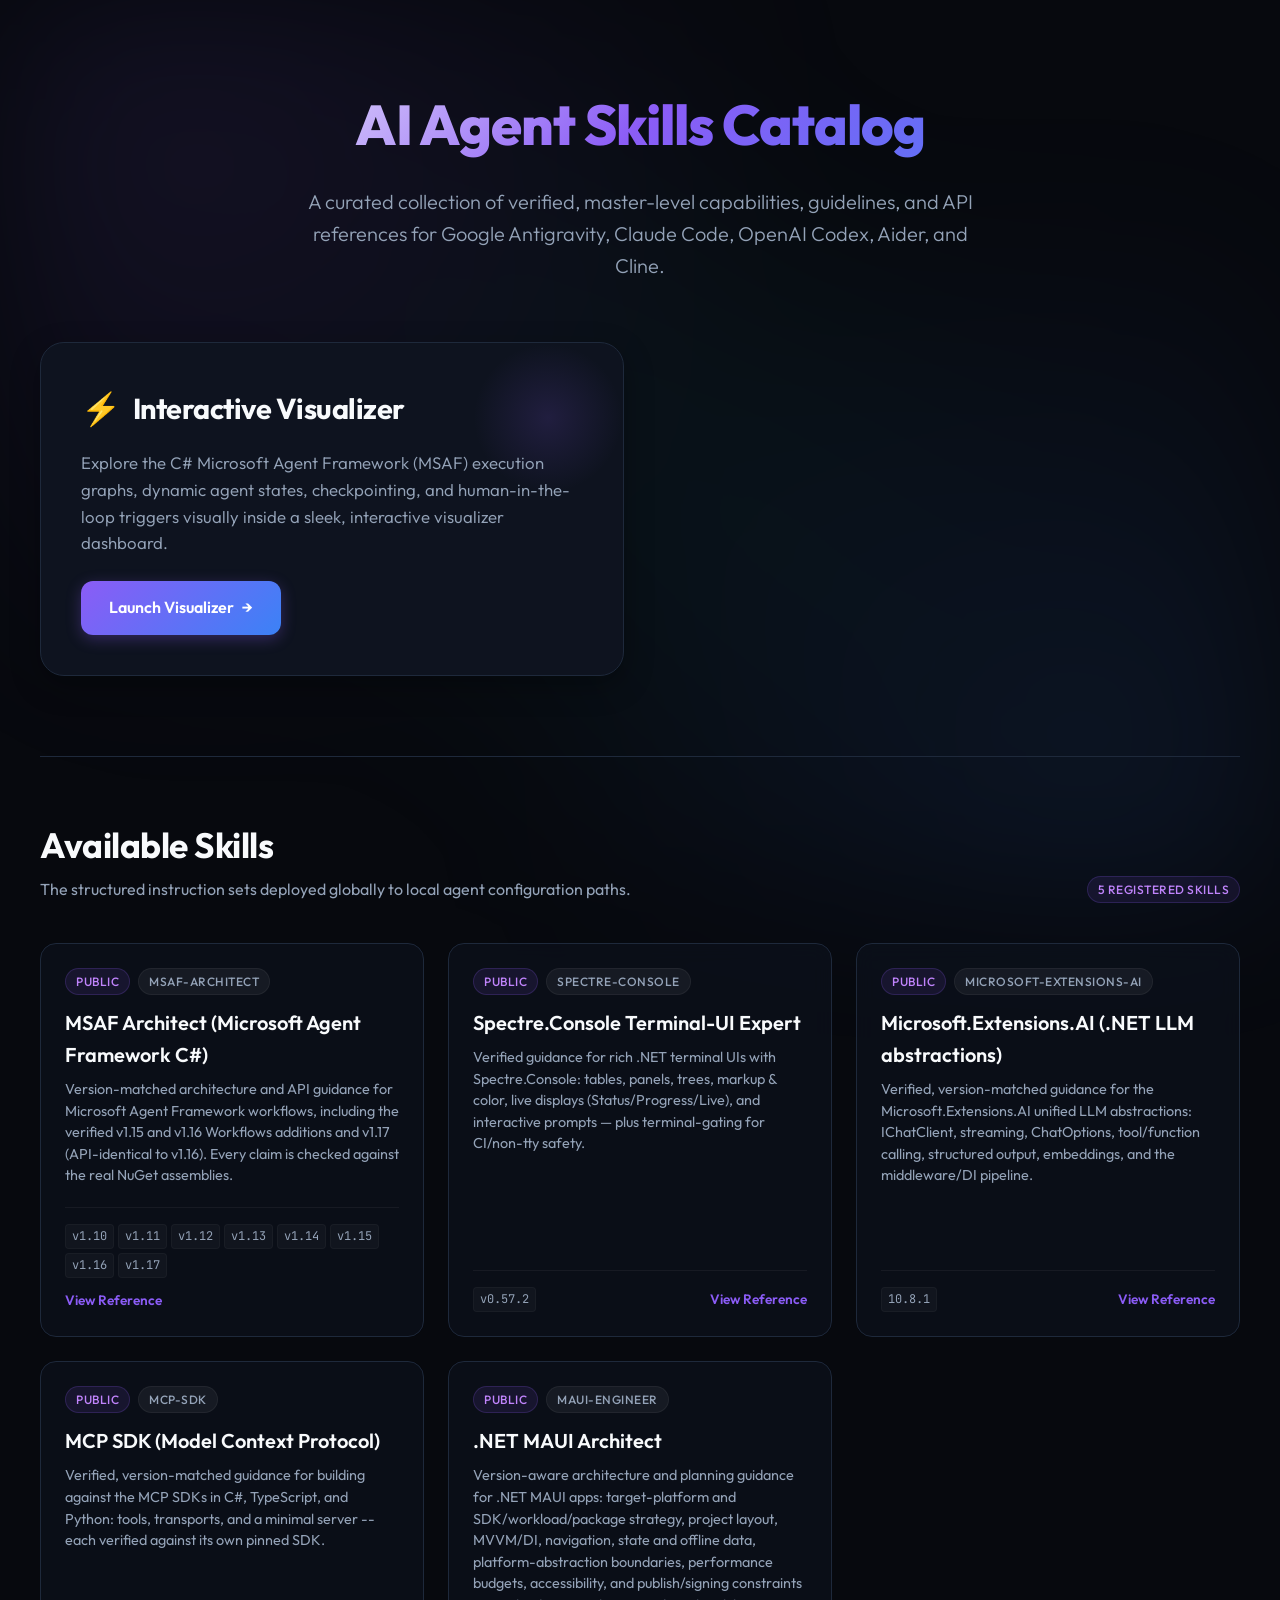
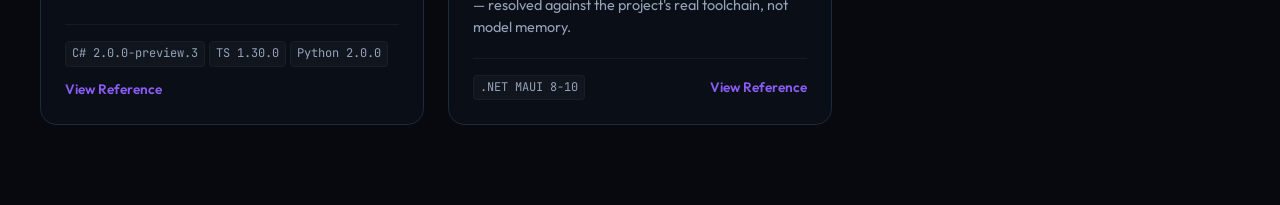
==== index.html @ 435e3341 "fix(site): per-skill reference pages, orchestration blueprint, Pages fixes FIVE DEFECTS ON THE CATAL" ====
<!DOCTYPE html>
<html lang="en">
<head>
    <meta charset="UTF-8">
    <meta name="viewport" content="width=device-width, initial-scale=1.0">
    <title>AI Agent Skills Catalog Portal</title>
    <link href="https://fonts.googleapis.com/css2?family=Outfit:wght@300;400;500;600;700&family=JetBrains+Mono:wght@400;500&display=swap" rel="stylesheet">
    <style>
        :root {
            --bg-dark: #07090e;
            --bg-card: #0e131f;
            --bg-card-hover: #151c2e;
            --bg-border: #1e293b;
            --color-primary: #8b5cf6; /* Violet */
            --color-primary-glow: rgba(139, 92, 246, 0.15);
            --color-secondary: #3b82f6; /* Blue */
            --color-secondary-glow: rgba(59, 130, 246, 0.15);
            --color-accent: #14b8a6; /* Teal */
            --color-accent-glow: rgba(20, 184, 166, 0.15);
            --text-main: #f8fafc;
            --text-muted: #94a3b8;
            --font-main: 'Outfit', sans-serif;
            --font-code: 'JetBrains Mono', monospace;
        }

        * {
            box-sizing: border-box;
            margin: 0;
            padding: 0;
        }

        body {
            background-color: var(--bg-dark);
            color: var(--text-main);
            font-family: var(--font-main);
            line-height: 1.6;
            overflow-x: hidden;
            padding-bottom: 80px;
        }

        /* Ambient glowing background */
        .bg-glows {
            position: fixed;
            top: 0;
            left: 0;
            width: 100vw;
            height: 100vh;
            z-index: -2;
            background: 
                radial-gradient(circle at 15% 15%, rgba(139, 92, 246, 0.1) 0%, transparent 45%),
                radial-gradient(circle at 85% 85%, rgba(59, 130, 246, 0.1) 0%, transparent 45%),
                radial-gradient(circle at 50% 50%, rgba(20, 184, 166, 0.05) 0%, transparent 50%);
            filter: blur(80px);
        }

        .container {
            max-width: 1400px;
            margin: 0 auto;
            padding: 0 40px;
        }

        header {
            margin-top: 80px;
            margin-bottom: 60px;
            text-align: center;
            position: relative;
        }

        header h1 {
            font-size: 3.5rem;
            font-weight: 800;
            background: linear-gradient(135deg, var(--text-main) 10%, var(--color-primary) 50%, var(--color-secondary) 100%);
            -webkit-background-clip: text;
            -webkit-text-fill-color: transparent;
            letter-spacing: -1px;
            margin-bottom: 16px;
        }

        header p {
            color: var(--text-muted);
            font-size: 1.25rem;
            max-width: 700px;
            margin: 0 auto;
            font-weight: 300;
        }

        /* Portal Grid Section */
        .portal-grid {
            display: grid;
            grid-template-columns: 1fr 1fr;
            gap: 32px;
            margin-bottom: 60px;
        }

        .portal-card {
            background: var(--bg-card);
            border: 1px solid var(--bg-border);
            border-radius: 24px;
            padding: 40px;
            position: relative;
            overflow: hidden;
            transition: all 0.4s cubic-bezier(0.4, 0, 0.2, 1);
            box-shadow: 0 10px 30px rgba(0, 0, 0, 0.3);
            display: flex;
            flex-direction: column;
            justify-content: space-between;
        }

        .portal-card:hover {
            transform: translateY(-6px);
            border-color: rgba(139, 92, 246, 0.4);
            box-shadow: 0 20px 40px rgba(139, 92, 246, 0.1);
            background: var(--bg-card-hover);
        }

        .portal-card.teal:hover {
            border-color: rgba(20, 184, 166, 0.4);
            box-shadow: 0 20px 40px rgba(20, 184, 166, 0.1);
        }

        .portal-card::after {
            content: '';
            position: absolute;
            top: 0;
            right: 0;
            width: 150px;
            height: 150px;
            background: radial-gradient(circle, var(--color-primary-glow) 0%, transparent 70%);
            z-index: 1;
            pointer-events: none;
        }

        .portal-card.teal::after {
            background: radial-gradient(circle, var(--color-accent-glow) 0%, transparent 70%);
        }

        .card-body {
            position: relative;
            z-index: 2;
        }

        .card-icon {
            font-size: 2rem;
            display: inline-flex;
            align-items: center;
        }

        .portal-card h2 {
            font-size: 1.8rem;
            font-weight: 700;
            margin-bottom: 16px;
            letter-spacing: -0.5px;
            display: flex;
            align-items: center;
            gap: 12px;
        }

        .portal-card p {
            color: var(--text-muted);
            font-size: 1.05rem;
            margin-bottom: 24px;
            font-weight: 350;
        }

        .btn-portal {
            background: linear-gradient(135deg, var(--color-primary) 0%, var(--color-secondary) 100%);
            border: none;
            color: white;
            padding: 14px 28px;
            border-radius: 12px;
            font-family: var(--font-main);
            font-weight: 600;
            font-size: 1rem;
            cursor: pointer;
            transition: all 0.3s ease;
            text-decoration: none;
            display: inline-flex;
            align-items: center;
            gap: 8px;
            width: fit-content;
            box-shadow: 0 4px 15px rgba(139, 92, 246, 0.3);
            position: relative;
            z-index: 2;
        }

        .portal-card.teal .btn-portal {
            background: linear-gradient(135deg, var(--color-accent) 0%, var(--color-secondary) 100%);
            box-shadow: 0 4px 15px rgba(20, 184, 166, 0.3);
        }

        .btn-portal:hover {
            transform: translateY(-2px);
            box-shadow: 0 6px 20px rgba(139, 92, 246, 0.4);
        }

        .portal-card.teal .btn-portal:hover {
            box-shadow: 0 6px 20px rgba(20, 184, 166, 0.4);
        }

        /* Catalog Section */
        .catalog-section {
            margin-top: 80px;
            border-top: 1px solid var(--bg-border);
            padding-top: 60px;
        }

        .catalog-header {
            margin-bottom: 40px;
            display: flex;
            justify-content: space-between;
            align-items: flex-end;
        }

        .catalog-header h2 {
            font-size: 2.2rem;
            font-weight: 700;
            letter-spacing: -0.5px;
        }

        .catalog-header p {
            color: var(--text-muted);
            margin-top: 4px;
        }

        .skills-grid {
            display: grid;
            grid-template-columns: repeat(auto-fill, minmax(320px, 1fr));
            gap: 24px;
        }

        .skill-card {
            background: rgba(14, 19, 31, 0.6);
            border: 1px solid var(--bg-border);
            border-radius: 16px;
            padding: 24px;
            transition: all 0.3s ease;
            display: flex;
            flex-direction: column;
            justify-content: space-between;
            backdrop-filter: blur(10px);
        }

        .skill-card:hover {
            border-color: rgba(139, 92, 246, 0.3);
            transform: translateY(-2px);
            background: var(--bg-card-hover);
        }

        .skill-top h3 {
            font-size: 1.25rem;
            font-weight: 600;
            margin-bottom: 8px;
            color: var(--text-main);
        }

        .skill-meta {
            display: flex;
            gap: 8px;
            margin-bottom: 12px;
            flex-wrap: wrap;
        }

        .badge-meta {
            background: rgba(255,255,255,0.05);
            color: var(--text-muted);
            padding: 3px 10px;
            border-radius: 99px;
            font-size: 0.75rem;
            font-weight: 500;
            text-transform: uppercase;
            letter-spacing: 0.5px;
            border: 1px solid rgba(255,255,255,0.05);
        }

        .badge-meta.primary {
            background: rgba(139, 92, 246, 0.1);
            color: #c084fc;
            border-color: rgba(139, 92, 246, 0.2);
        }

        .skill-top p {
            color: var(--text-muted);
            font-size: 0.9rem;
            margin-bottom: 20px;
            line-height: 1.5;
        }

        .skill-bottom {
            display: flex;
            justify-content: space-between;
            align-items: center;
            gap: 12px;
            flex-wrap: wrap;
            border-top: 1px solid rgba(255, 255, 255, 0.05);
            padding-top: 16px;
            margin-top: auto;
        }

        .ver-list {
            font-family: var(--font-code);
            font-size: 0.75rem;
            color: var(--text-muted);
            display: flex;
            flex-wrap: wrap;
            gap: 4px;
            min-width: 0;        /* allow shrinking below content width */
            flex: 1 1 auto;
        }

        .ver-tag {
            background: rgba(255,255,255,0.03);
            padding: 2px 6px;
            border-radius: 4px;
            white-space: nowrap;
            border: 1px solid rgba(255,255,255,0.03);
        }

        .btn-skill-read {
            font-size: 0.85rem;
            color: var(--color-primary);
            text-decoration: none;
            font-weight: 600;
            transition: all 0.3s ease;
        }

        .btn-skill-read:hover {
            color: var(--text-main);
            text-decoration: underline;
        }
    </style>
</head>
<body>

    <div class="bg-glows"></div>

    <div class="container">
        <header>
            <h1>AI Agent Skills Catalog</h1>
            <p>A curated collection of verified, master-level capabilities, guidelines, and API references for Google Antigravity, Claude Code, OpenAI Codex, Aider, and Cline.</p>
        </header>

        <!-- Portal Navigation Pathways -->
        <section class="portal-grid">
            <!-- Pathway 1: Interactive Visualizer -->
            <div class="portal-card" id="card-visualizer">
                <div class="card-body">
                    <h2><span class="card-icon">⚡</span>Interactive Visualizer</h2>
                    <p>Explore the C# Microsoft Agent Framework (MSAF) execution graphs, dynamic agent states, checkpointing, and human-in-the-loop triggers visually inside a sleek, interactive visualizer dashboard.</p>
                </div>
                <a href="./msaf-visualizer.html" class="btn-portal">
                    Launch Visualizer <span>→</span>
                </a>
            </div>

        </section>

        <!-- Dynamic Skills Catalog List -->
        <section class="catalog-section" id="catalog">
            <div class="catalog-header">
                <div>
                    <h2>Available Skills</h2>
                    <p>The structured instruction sets deployed globally to local agent configuration paths.</p>
                </div>
                <span class="badge-meta primary" id="skill-count">Loading catalog...</span>
            </div>

            <div class="skills-grid" id="skills-container">
                <!-- Fallback content in case fetch fails or is slow -->
                <div class="skill-card">
                    <div class="skill-top">
                        <div class="skill-meta">
                            <span class="badge-meta primary">Core</span>
                        </div>
                        <h3>msaf-architect</h3>
                        <p>Version-matched Microsoft Agent Framework architecture, verified through v1.17 — the four orchestration builders, Magentic prompt overrides, latest-checkpoint resolution, and the v1.14 async-migration map.</p>
                    </div>
                    <div class="skill-bottom">
                        <div class="ver-list">
                            <span class="ver-tag">v1.17.0</span>
                            <span class="ver-tag">v1.16.0</span>
                            <span class="ver-tag">v1.15.0</span>
                            <span class="ver-tag">v1.14.0</span>
                            <span class="ver-tag">v1.13.0</span>
                            <span class="ver-tag">v1.12.0</span>
                            <span class="ver-tag">v1.11.0</span>
                            <span class="ver-tag">v1.10.0</span>
                        </div>
                        <a href="./msaf-visualizer.html" class="btn-skill-read">View Reference</a>
                    </div>
                </div>
            </div>
        </section>
    </div>

    <script>
        // Fetch and dynamically render skills from skills.json
        async function loadSkillsCatalog() {
            try {
                const response = await fetch('./skills.json');
                if (!response.ok) throw new Error('Failed to fetch skills.json');
                const catalog = await response.json();
                
                const countBadge = document.getElementById('skill-count');
                const skillsContainer = document.getElementById('skills-container');
                
                const skills = catalog.skills || [];
                countBadge.textContent = `${skills.length} Registered Skills`;
                
                if (skills.length > 0) {
                    skillsContainer.innerHTML = skills.map(skill => {
                        const isPrivate = skill.private === true;
                        const categoryBadge = `<span class="badge-meta ${isPrivate ? '' : 'primary'}">${isPrivate ? 'Private' : 'Public'}</span>`;
                        const versionsHtml = (skill.versions || []).map(v => `<span class="ver-tag">${v}</span>`).join('');
                        const skillPages = { 'msaf-architect': './msaf-visualizer.html', 'spectre-console': './spectre-console.html' };
                        const readUrl = skillPages[skill.name] || `./skill.html?name=${encodeURIComponent(skill.name)}`;
                        
                        return `
                            <div class="skill-card" id="skill-${skill.name}">
                                <div class="skill-top">
                                    <div class="skill-meta">
                                        ${categoryBadge}
                                        <span class="badge-meta">${skill.name}</span>
                                    </div>
                                    <h3>${skill.displayName || skill.name}</h3>
                                    <p>${skill.description || ''}</p>
                                </div>
                                <div class="skill-bottom">
                                    <div class="ver-list">
                                        ${versionsHtml}
                                    </div>
                                    <a href="${readUrl}" class="btn-skill-read">View Reference</a>
                                </div>
                            </div>
                        `;
                    }).join('');
                }
            } catch (error) {
                console.error('Error loading skills catalog:', error);
                const countBadge = document.getElementById('skill-count');
                countBadge.textContent = 'Catalog Error';
            }
        }

        // Initialize on load
        window.addEventListener('DOMContentLoaded', loadSkillsCatalog);
    </script>
</body>
</html>
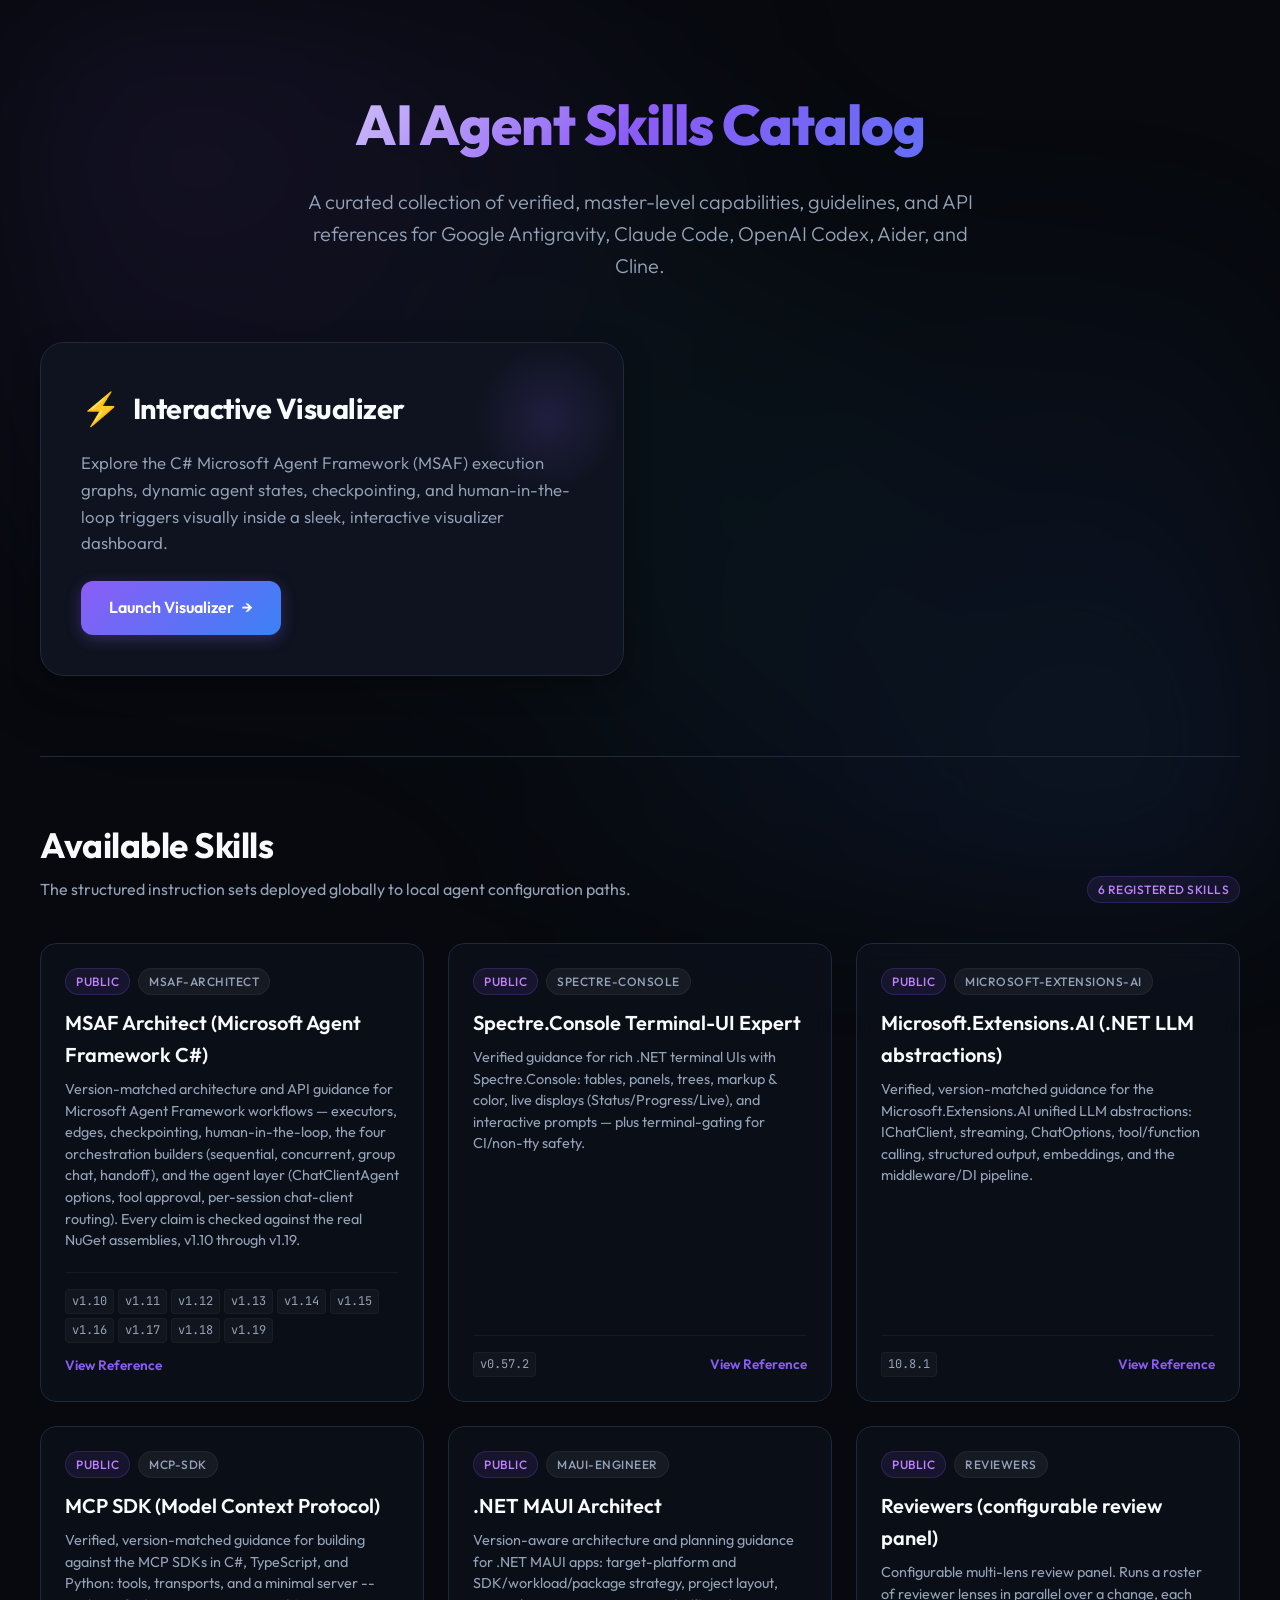
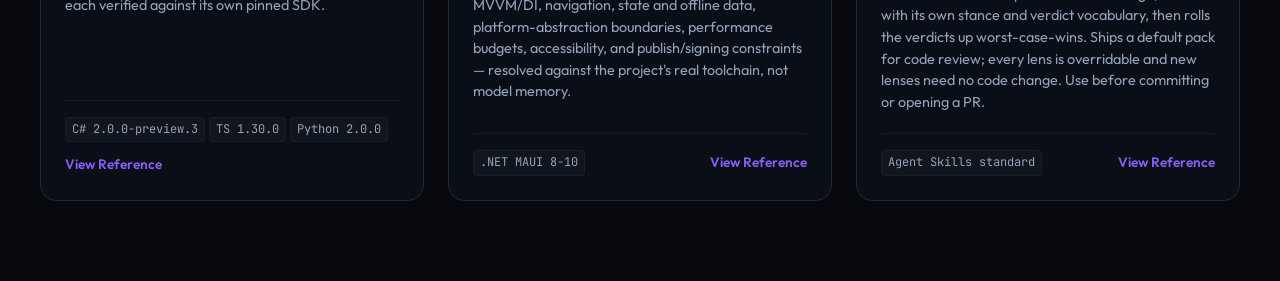
==== commit e56c5624: "release: msaf-architect covers MAF v1.18 and v1.19; ratchet-era guides; reviewers hardening Synced f" ====
--- a/index.html
+++ b/index.html
@@ -372,10 +372,12 @@
                             <span class="badge-meta primary">Core</span>
                         </div>
                         <h3>msaf-architect</h3>
-                        <p>Version-matched Microsoft Agent Framework architecture, verified through v1.17 — the four orchestration builders, Magentic prompt overrides, latest-checkpoint resolution, and the v1.14 async-migration map.</p>
+                        <p>Version-matched Microsoft Agent Framework architecture, verified through v1.19 — session-persisted chat-client routing, hosted-workflow checkpoint controls, the four orchestration builders, Magentic prompt overrides, and the v1.14 async-migration map.</p>
                     </div>
                     <div class="skill-bottom">
                         <div class="ver-list">
+                            <span class="ver-tag">v1.19.0</span>
+                            <span class="ver-tag">v1.18.0</span>
                             <span class="ver-tag">v1.17.0</span>
                             <span class="ver-tag">v1.16.0</span>
                             <span class="ver-tag">v1.15.0</span>
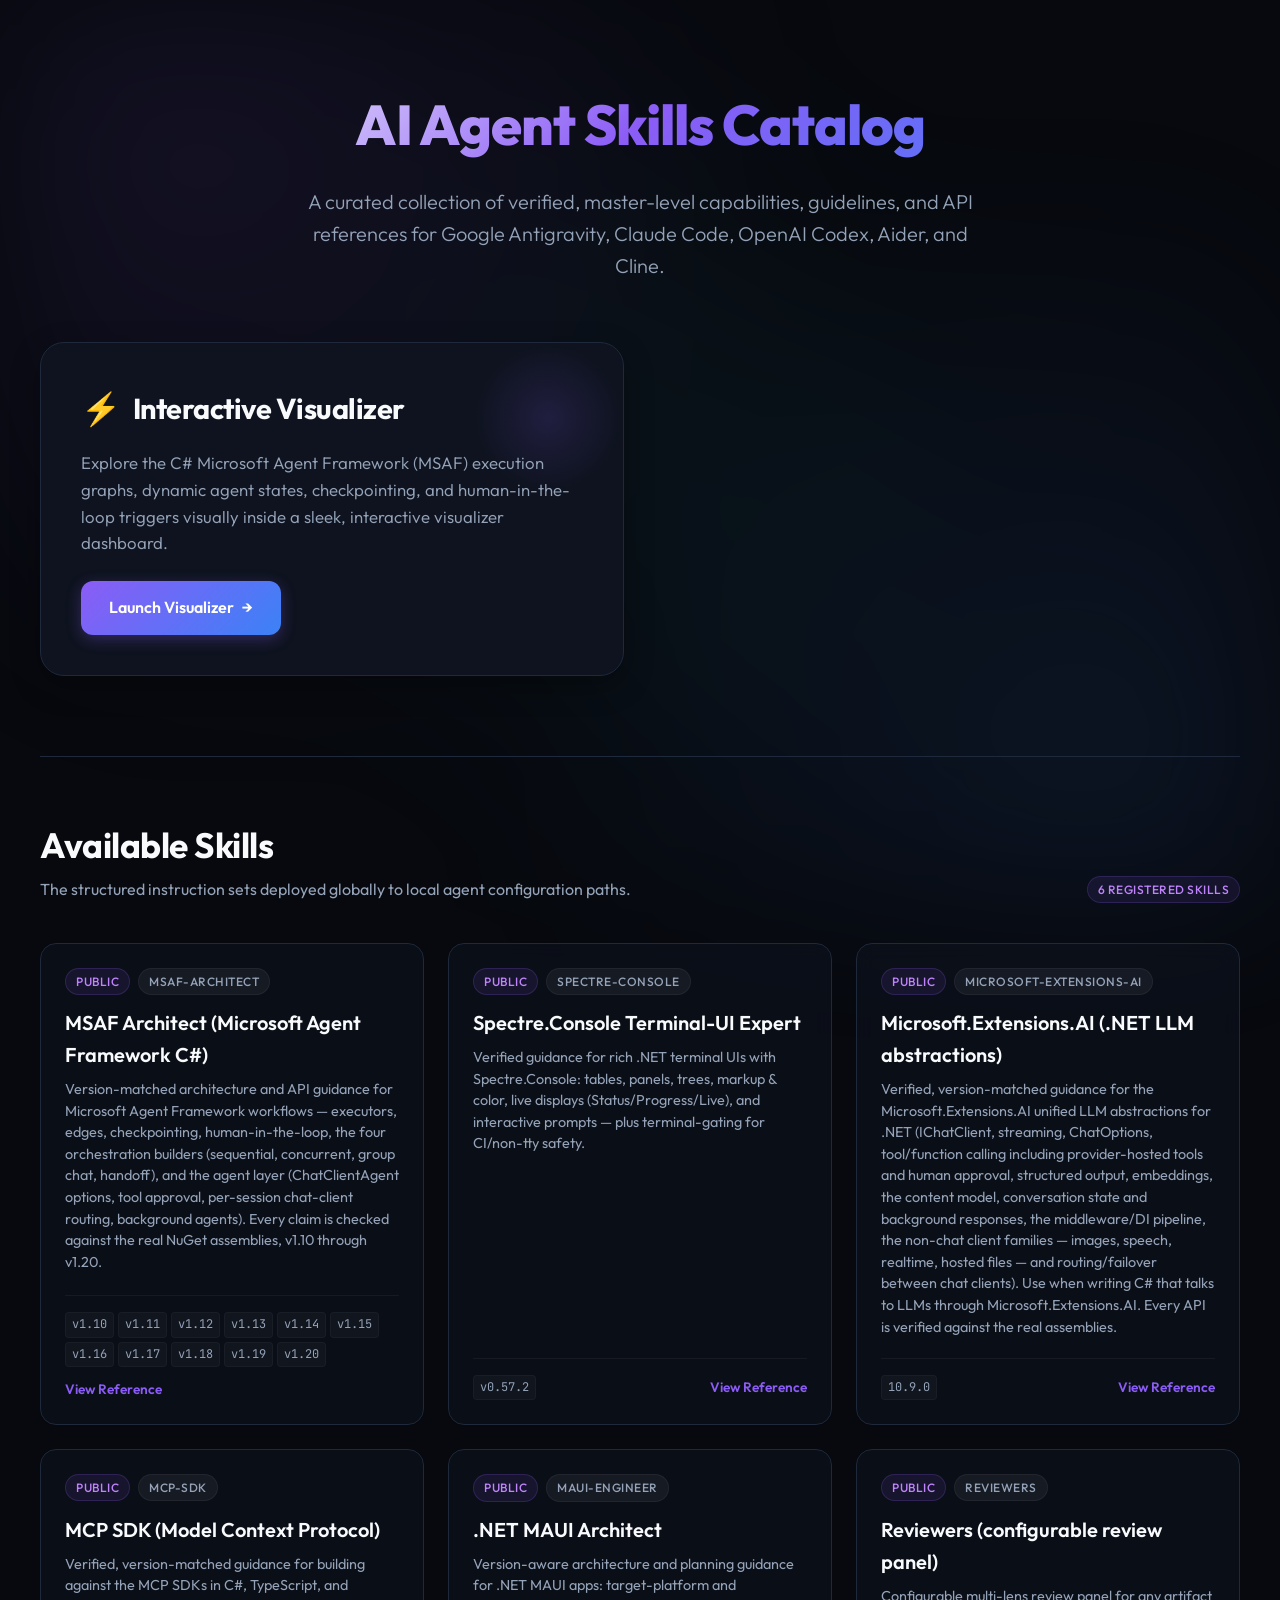
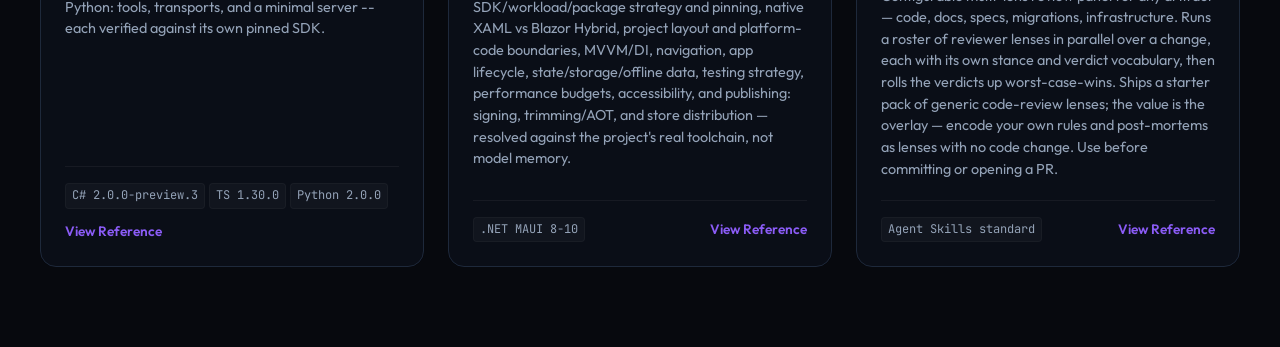
==== commit d57ae3d4: "release: msaf-architect v1.20 + one page per question; maui-engineer completeness; inspect-maui.ps1 " ====
--- a/index.html
+++ b/index.html
@@ -372,10 +372,11 @@
                             <span class="badge-meta primary">Core</span>
                         </div>
                         <h3>msaf-architect</h3>
-                        <p>Version-matched Microsoft Agent Framework architecture, verified through v1.19 — session-persisted chat-client routing, hosted-workflow checkpoint controls, the four orchestration builders, Magentic prompt overrides, and the v1.14 async-migration map.</p>
+                        <p>Version-matched Microsoft Agent Framework architecture, verified through v1.20 — session-persisted chat-client routing, hosted-workflow checkpoint controls, background agents and their wait-tool timeout, the four orchestration builders, Magentic prompt overrides, and the v1.14 async-migration map.</p>
                     </div>
                     <div class="skill-bottom">
                         <div class="ver-list">
+                            <span class="ver-tag">v1.20.0</span>
                             <span class="ver-tag">v1.19.0</span>
                             <span class="ver-tag">v1.18.0</span>
                             <span class="ver-tag">v1.17.0</span>
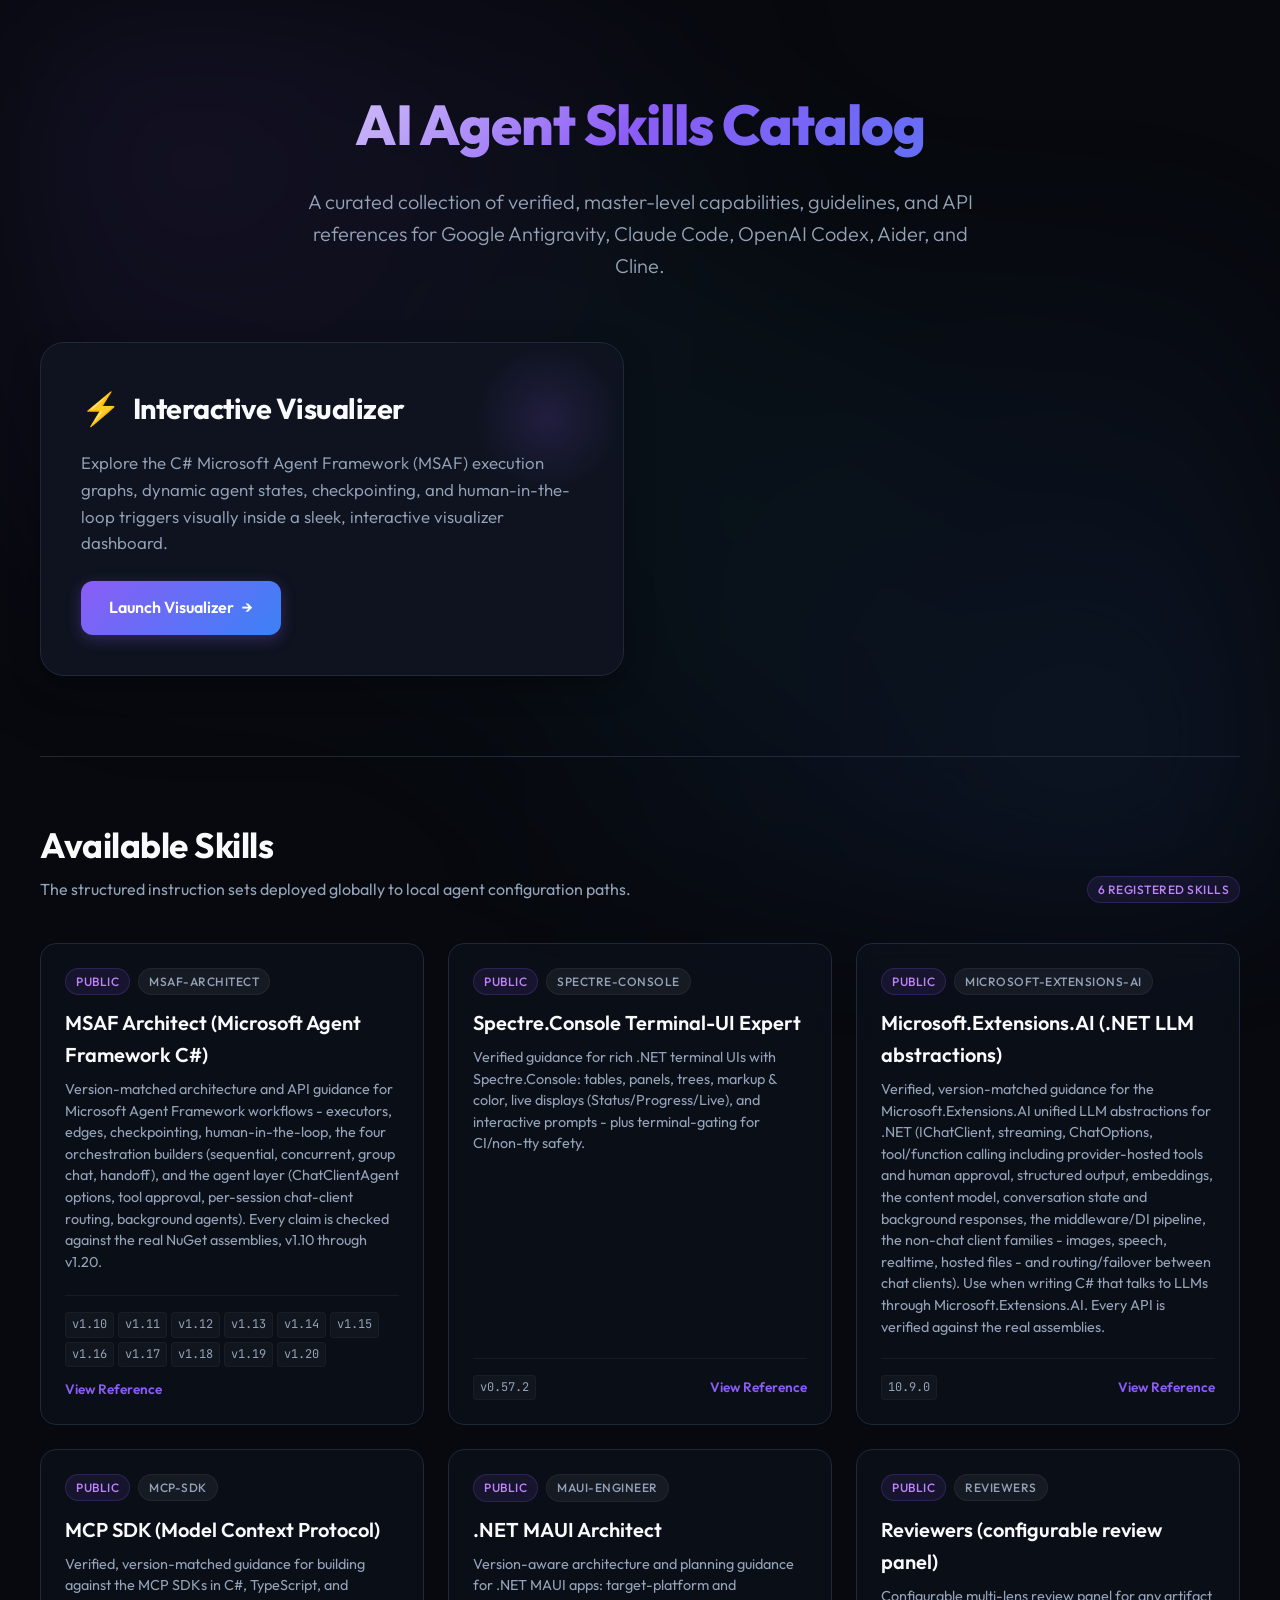
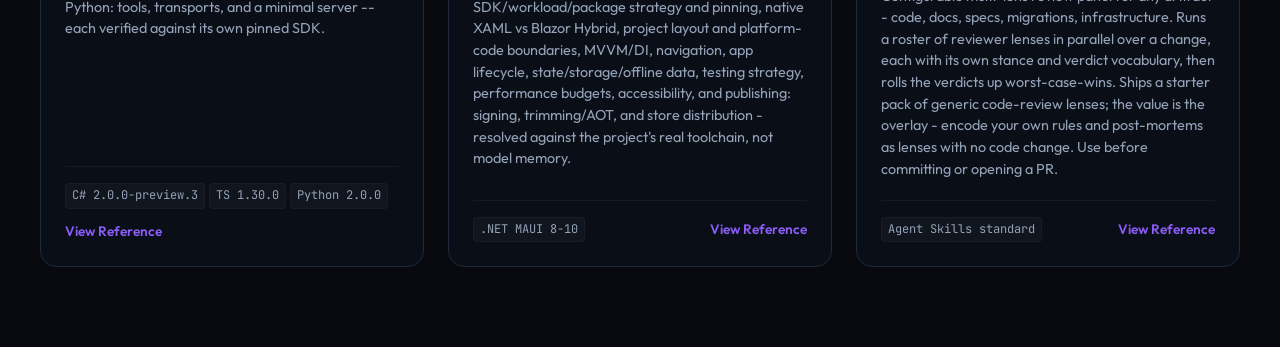
==== commit bb57a1e6: "style: ASCII hyphens in the human-facing files -- README, CHANGELOG, the web pages, skills.json The " ====
--- a/index.html
+++ b/index.html
@@ -372,7 +372,7 @@
                             <span class="badge-meta primary">Core</span>
                         </div>
                         <h3>msaf-architect</h3>
-                        <p>Version-matched Microsoft Agent Framework architecture, verified through v1.20 — session-persisted chat-client routing, hosted-workflow checkpoint controls, background agents and their wait-tool timeout, the four orchestration builders, Magentic prompt overrides, and the v1.14 async-migration map.</p>
+                        <p>Version-matched Microsoft Agent Framework architecture, verified through v1.20 - session-persisted chat-client routing, hosted-workflow checkpoint controls, background agents and their wait-tool timeout, the four orchestration builders, Magentic prompt overrides, and the v1.14 async-migration map.</p>
                     </div>
                     <div class="skill-bottom">
                         <div class="ver-list">
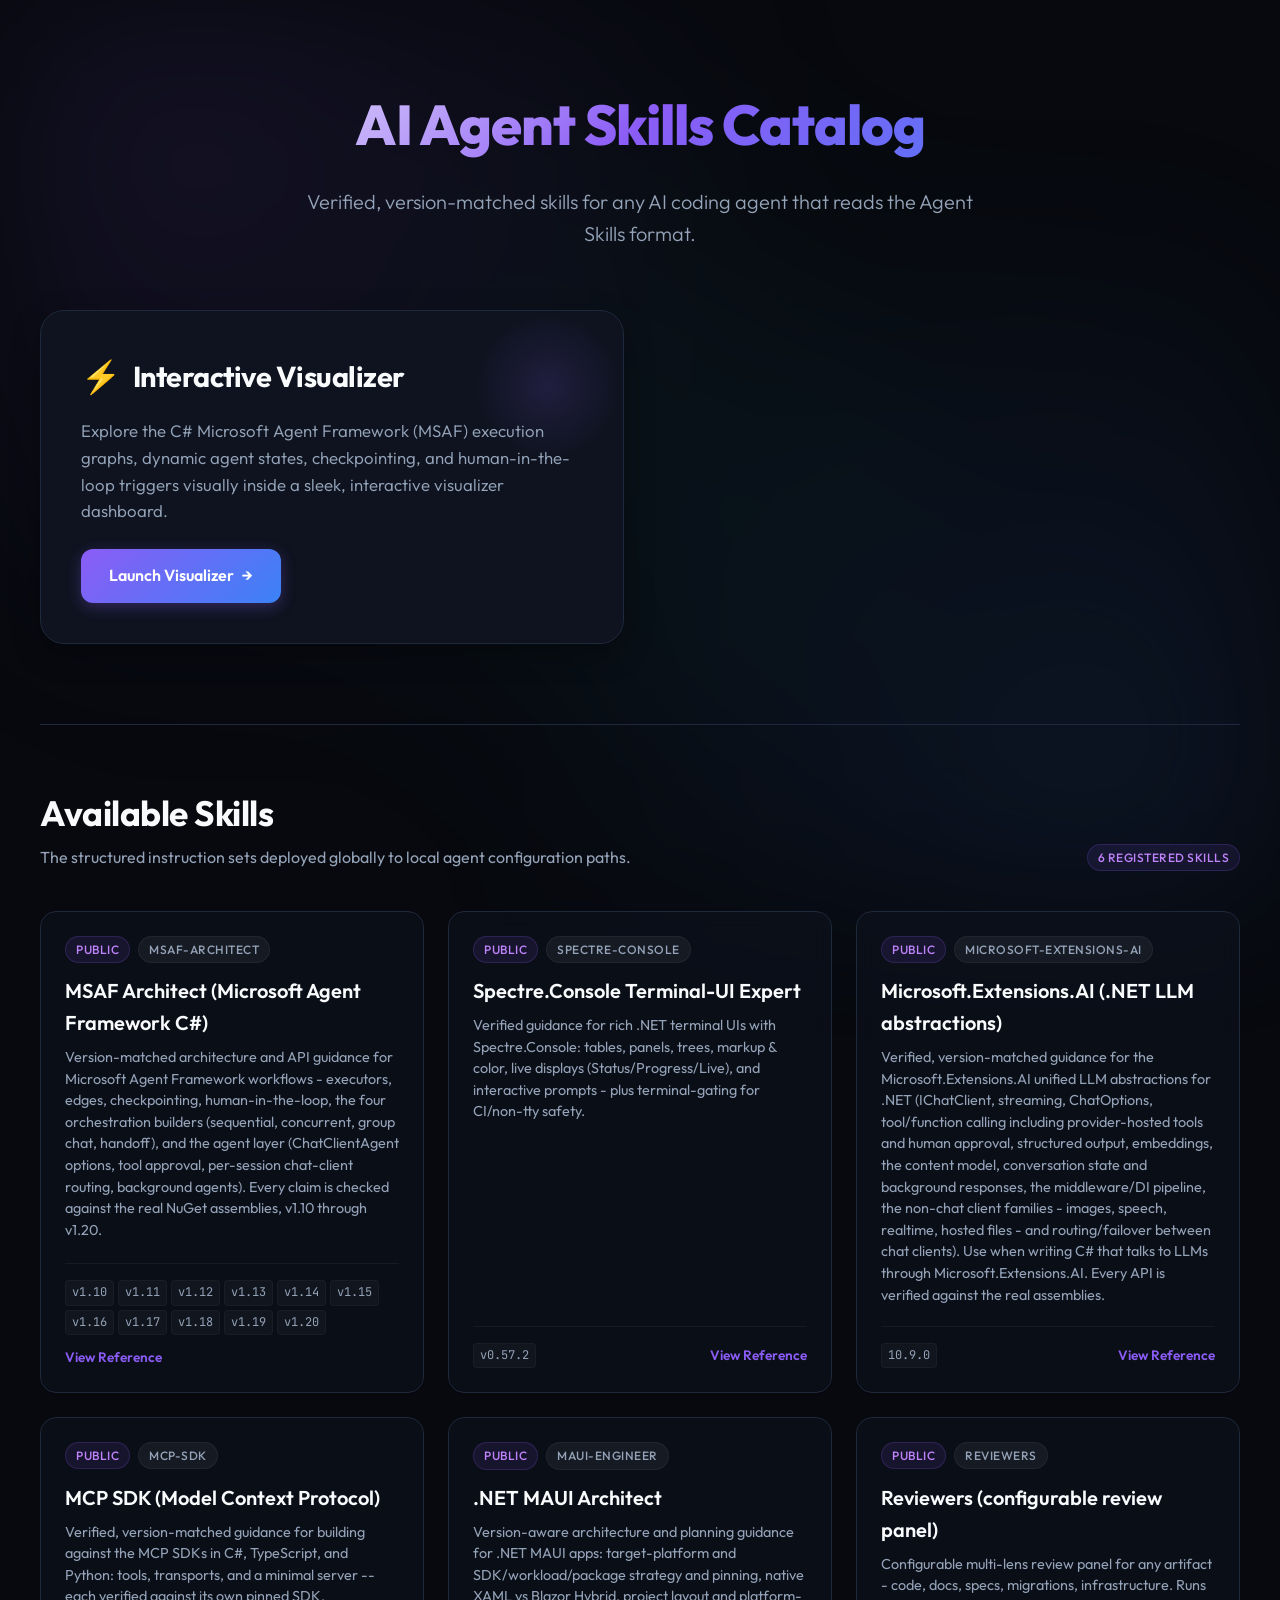
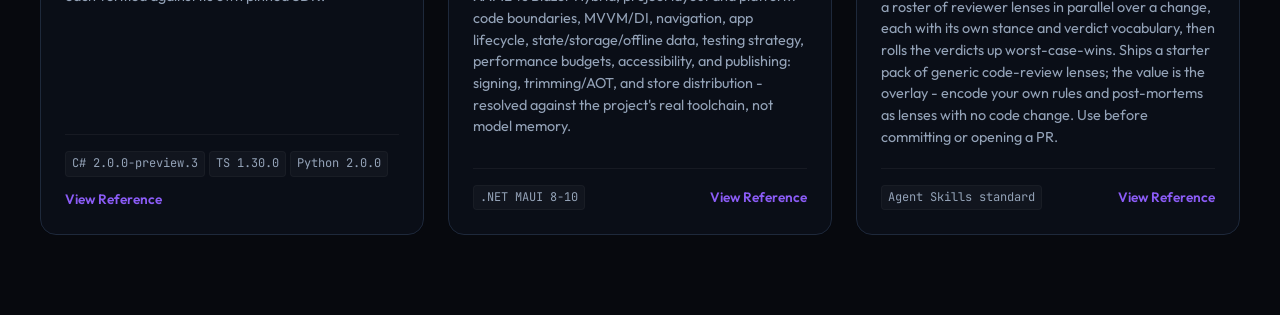
==== commit bc251b27: "docs: the catalog is for any agent that reads the Agent Skills format -- drop the roll-call from the" ====
--- a/index.html
+++ b/index.html
@@ -336,7 +336,7 @@
     <div class="container">
         <header>
             <h1>AI Agent Skills Catalog</h1>
-            <p>A curated collection of verified, master-level capabilities, guidelines, and API references for Google Antigravity, Claude Code, OpenAI Codex, Aider, and Cline.</p>
+            <p>Verified, version-matched skills for any AI coding agent that reads the Agent Skills format.</p>
         </header>
 
         <!-- Portal Navigation Pathways -->
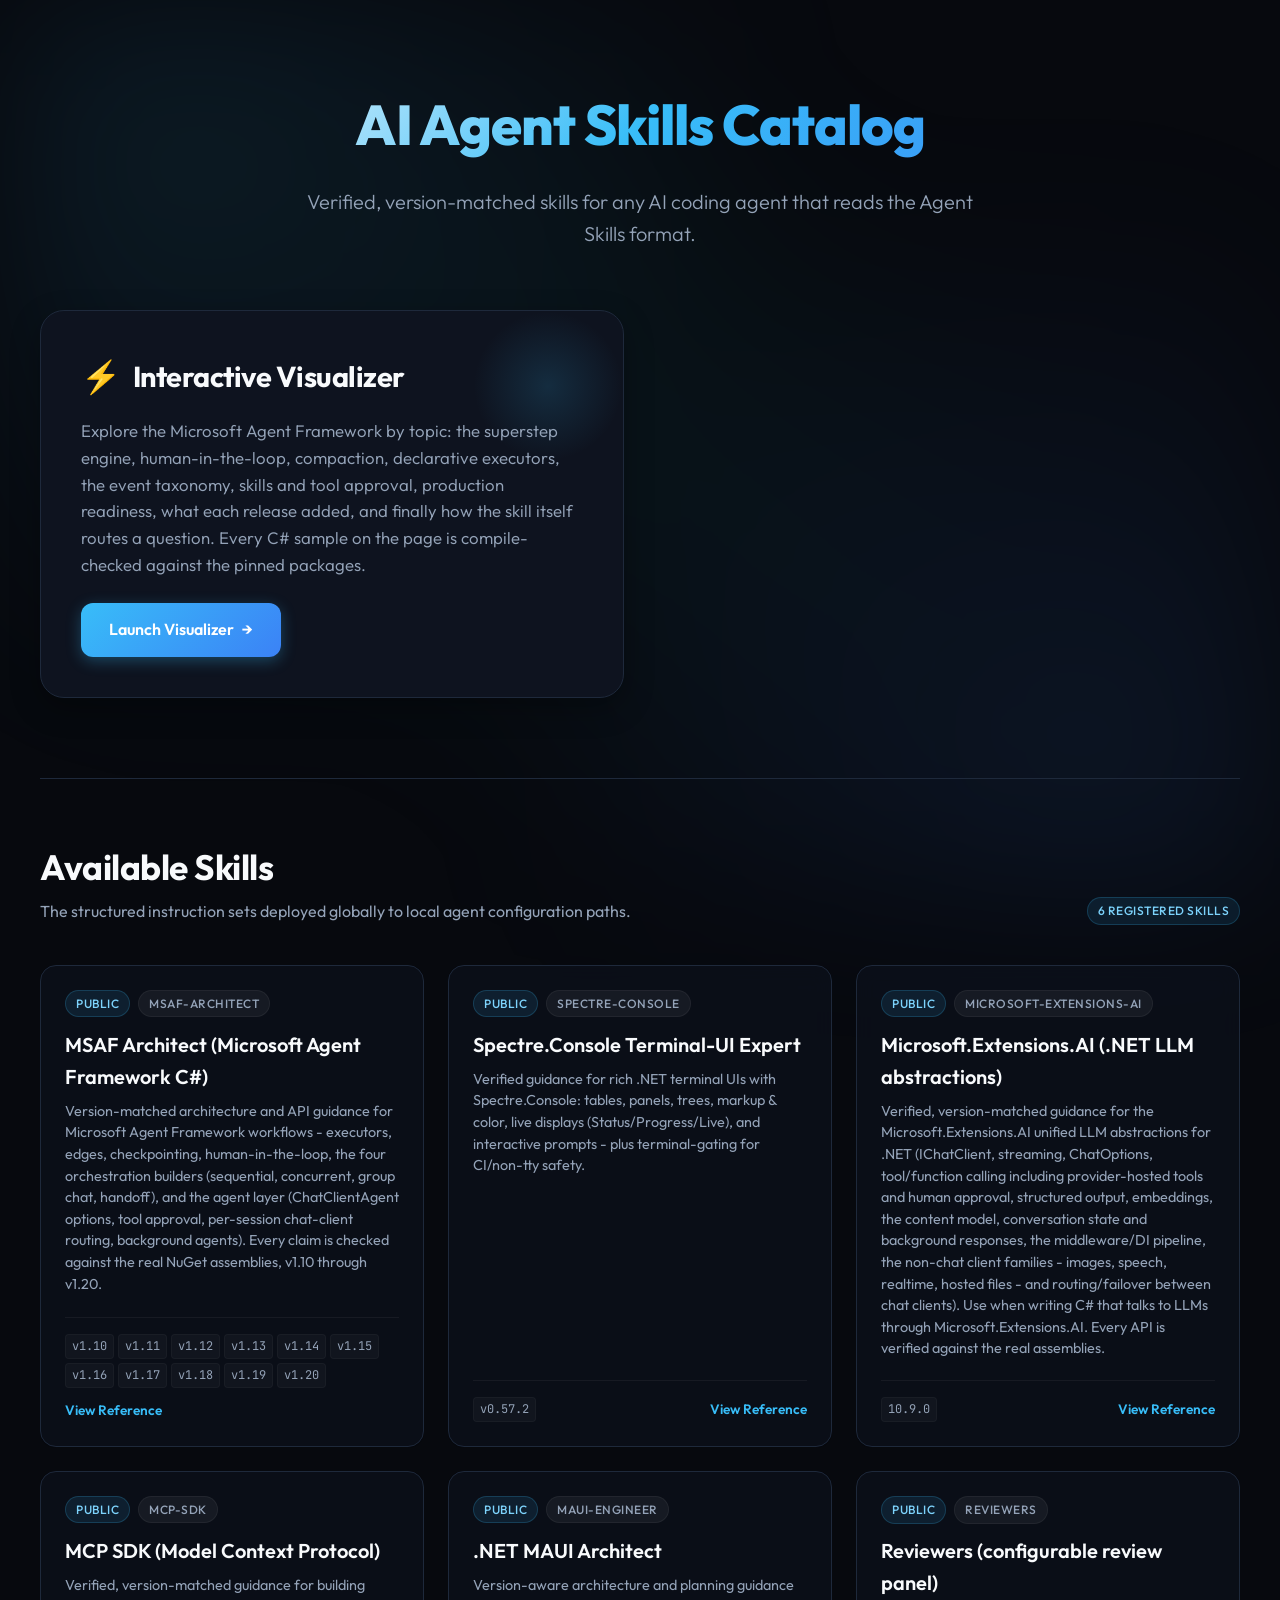
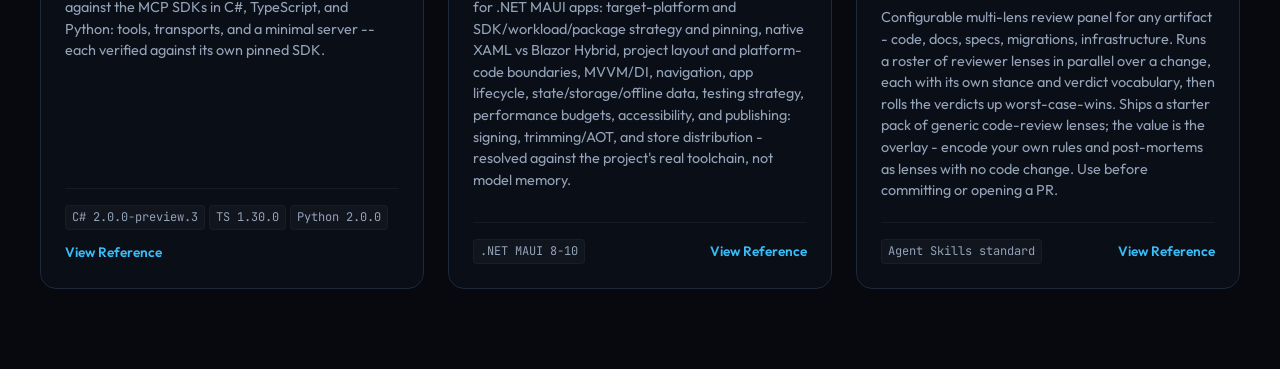
==== commit a31ff300: "release: the MSAF visualizer covers the skill by topic, and every sample on it compiles The visualiz" ====
--- a/index.html
+++ b/index.html
@@ -11,8 +11,8 @@
             --bg-card: #0e131f;
             --bg-card-hover: #151c2e;
             --bg-border: #1e293b;
-            --color-primary: #8b5cf6; /* Violet */
-            --color-primary-glow: rgba(139, 92, 246, 0.15);
+            --color-primary: #38bdf8; /* Sky */
+            --color-primary-glow: rgba(56, 189, 248, 0.15);
             --color-secondary: #3b82f6; /* Blue */
             --color-secondary-glow: rgba(59, 130, 246, 0.15);
             --color-accent: #14b8a6; /* Teal */
@@ -47,7 +47,7 @@
             height: 100vh;
             z-index: -2;
             background: 
-                radial-gradient(circle at 15% 15%, rgba(139, 92, 246, 0.1) 0%, transparent 45%),
+                radial-gradient(circle at 15% 15%, rgba(56, 189, 248, 0.1) 0%, transparent 45%),
                 radial-gradient(circle at 85% 85%, rgba(59, 130, 246, 0.1) 0%, transparent 45%),
                 radial-gradient(circle at 50% 50%, rgba(20, 184, 166, 0.05) 0%, transparent 50%);
             filter: blur(80px);
@@ -108,8 +108,8 @@
 
         .portal-card:hover {
             transform: translateY(-6px);
-            border-color: rgba(139, 92, 246, 0.4);
-            box-shadow: 0 20px 40px rgba(139, 92, 246, 0.1);
+            border-color: rgba(56, 189, 248, 0.4);
+            box-shadow: 0 20px 40px rgba(56, 189, 248, 0.1);
             background: var(--bg-card-hover);
         }
 
@@ -178,7 +178,7 @@
             align-items: center;
             gap: 8px;
             width: fit-content;
-            box-shadow: 0 4px 15px rgba(139, 92, 246, 0.3);
+            box-shadow: 0 4px 15px rgba(56, 189, 248, 0.3);
             position: relative;
             z-index: 2;
         }
@@ -190,7 +190,7 @@
 
         .btn-portal:hover {
             transform: translateY(-2px);
-            box-shadow: 0 6px 20px rgba(139, 92, 246, 0.4);
+            box-shadow: 0 6px 20px rgba(56, 189, 248, 0.4);
         }
 
         .portal-card.teal .btn-portal:hover {
@@ -241,7 +241,7 @@
         }
 
         .skill-card:hover {
-            border-color: rgba(139, 92, 246, 0.3);
+            border-color: rgba(56, 189, 248, 0.3);
             transform: translateY(-2px);
             background: var(--bg-card-hover);
         }
@@ -273,9 +273,9 @@
         }
 
         .badge-meta.primary {
-            background: rgba(139, 92, 246, 0.1);
-            color: #c084fc;
-            border-color: rgba(139, 92, 246, 0.2);
+            background: rgba(56, 189, 248, 0.1);
+            color: #7dd3fc;
+            border-color: rgba(56, 189, 248, 0.2);
         }
 
         .skill-top p {
@@ -345,7 +345,7 @@
             <div class="portal-card" id="card-visualizer">
                 <div class="card-body">
                     <h2><span class="card-icon">⚡</span>Interactive Visualizer</h2>
-                    <p>Explore the C# Microsoft Agent Framework (MSAF) execution graphs, dynamic agent states, checkpointing, and human-in-the-loop triggers visually inside a sleek, interactive visualizer dashboard.</p>
+                    <p>Explore the Microsoft Agent Framework by topic: the superstep engine, human-in-the-loop, compaction, declarative executors, the event taxonomy, skills and tool approval, production readiness, what each release added, and finally how the skill itself routes a question. Every C# sample on the page is compile-checked against the pinned packages.</p>
                 </div>
                 <a href="./msaf-visualizer.html" class="btn-portal">
                     Launch Visualizer <span>→</span>
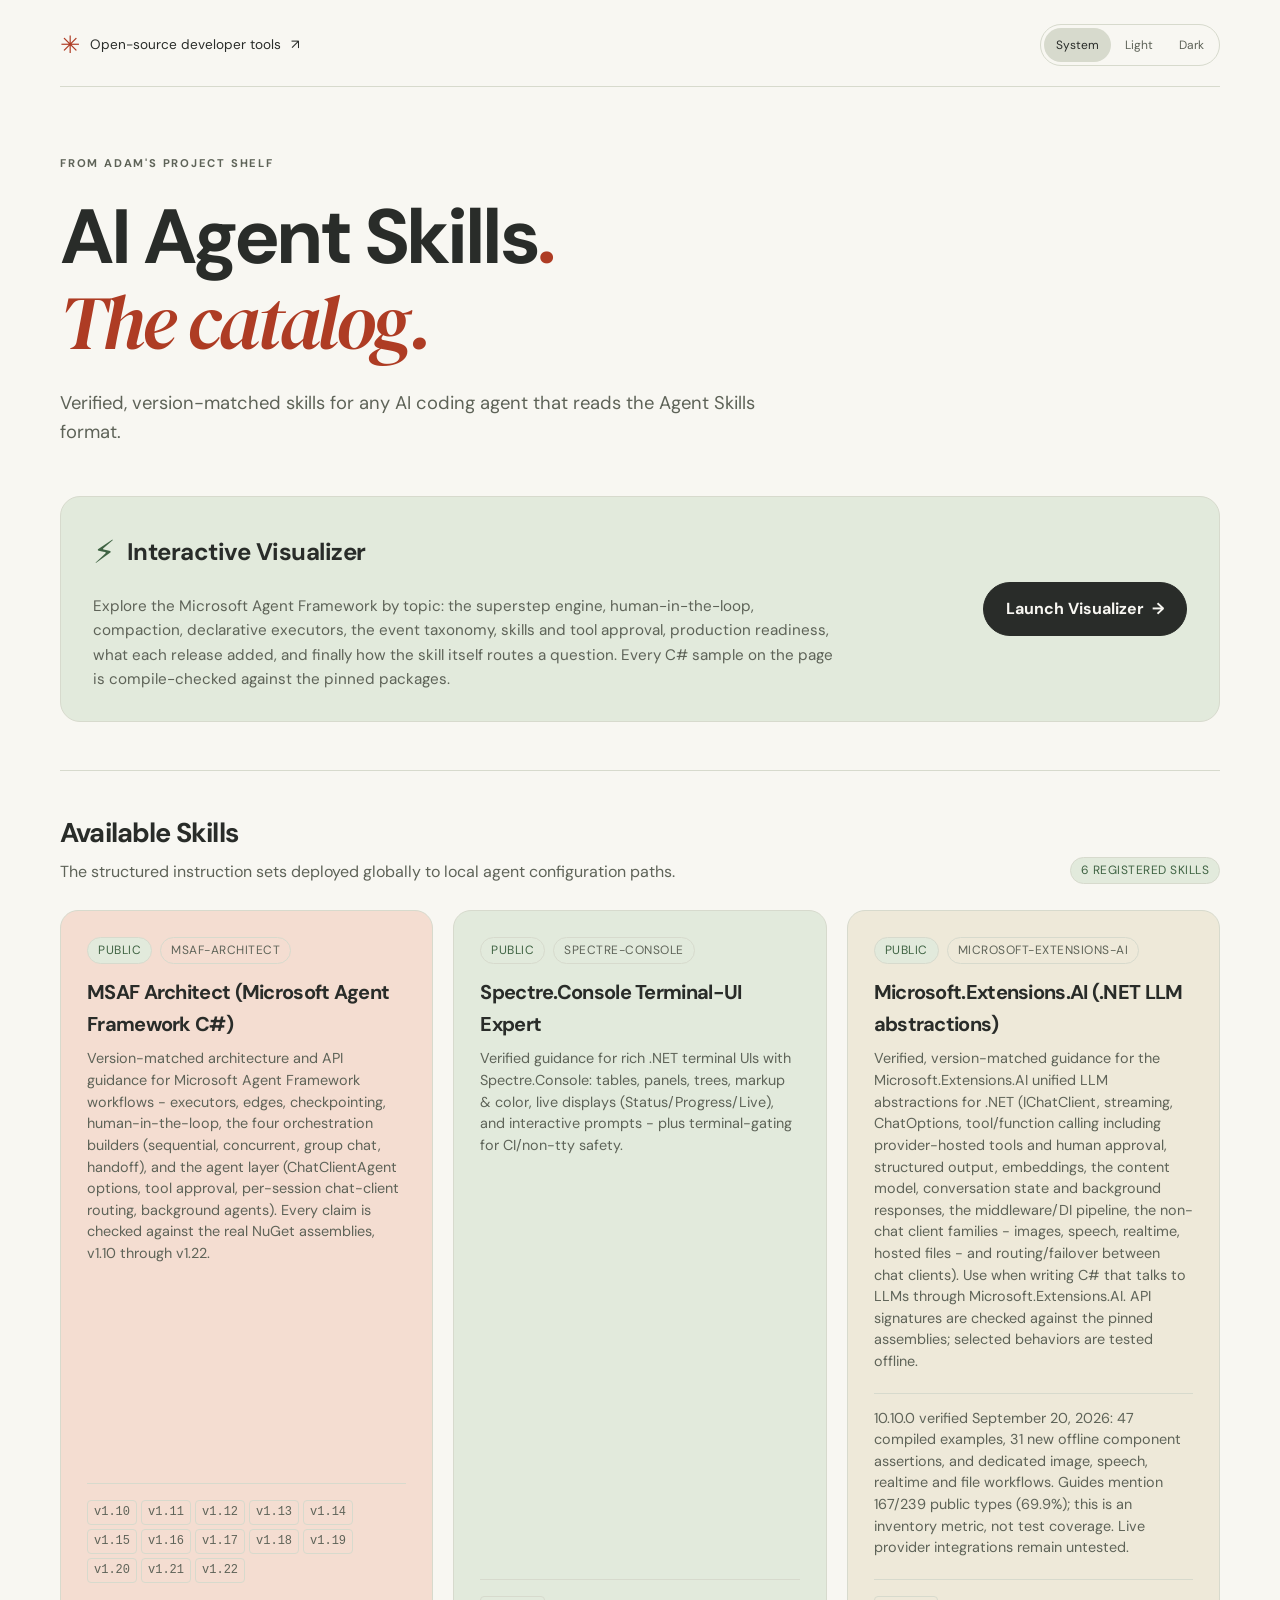
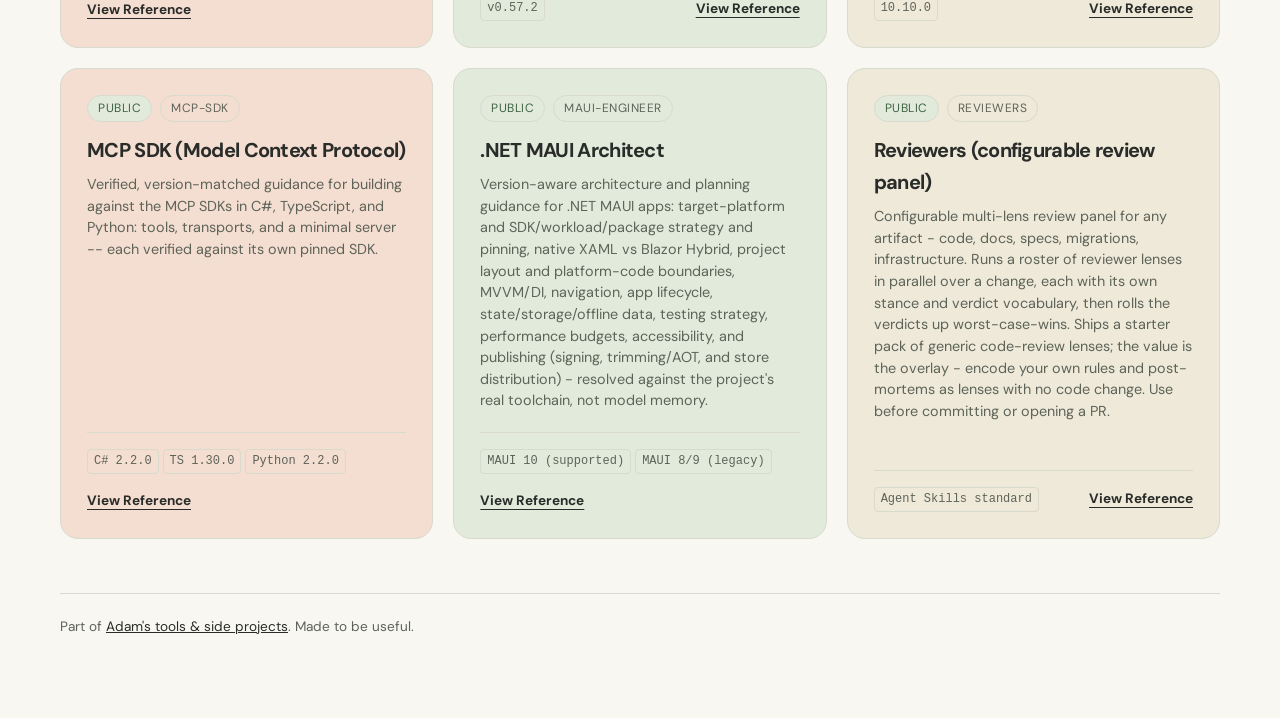
==== commit fcceb04b: "release: update framework skills and align catalog pages Add MAF 1.21/1.22 guidance, refresh MCP and" ====
--- a/index.html
+++ b/index.html
@@ -4,7 +4,7 @@
     <meta charset="UTF-8">
     <meta name="viewport" content="width=device-width, initial-scale=1.0">
     <title>AI Agent Skills Catalog Portal</title>
-    <link href="https://fonts.googleapis.com/css2?family=Outfit:wght@300;400;500;600;700&family=JetBrains+Mono:wght@400;500&display=swap" rel="stylesheet">
+
     <style>
         :root {
             --bg-dark: #07090e;
@@ -328,14 +328,26 @@
             text-decoration: underline;
         }
     </style>
+    <link rel="stylesheet" href="./site-theme.css">
+    <script src="./site-theme.js"></script>
 </head>
-<body>
+<body class="catalog-page">
+    <a class="skip-link" href="#main-content">Skip to content</a>
+    <nav class="site-nav" aria-label="Site navigation">
+        <div class="site-links"><a class="portfolio-link" href="https://hiadamhere.github.io/"><span class="portfolio-mark" aria-hidden="true">✳</span>Open-source developer tools <span aria-hidden="true">↗</span></a></div>
+        <div class="theme-picker" role="group" aria-label="Color theme" hidden>
+            <button type="button" data-theme-choice="system" aria-pressed="true">System</button>
+            <button type="button" data-theme-choice="light" aria-pressed="false">Light</button>
+            <button type="button" data-theme-choice="dark" aria-pressed="false">Dark</button>
+        </div>
+    </nav>
 
     <div class="bg-glows"></div>
 
-    <div class="container">
+    <main class="container" id="main-content">
         <header>
-            <h1>AI Agent Skills Catalog</h1>
+            <p class="eyebrow">From Adam's project shelf</p>
+            <h1>AI Agent Skills<span style="color:var(--coral)">.</span><br><em>The catalog.</em></h1>
             <p>Verified, version-matched skills for any AI coding agent that reads the Agent Skills format.</p>
         </header>
 
@@ -372,10 +384,12 @@
                             <span class="badge-meta primary">Core</span>
                         </div>
                         <h3>msaf-architect</h3>
-                        <p>Version-matched Microsoft Agent Framework architecture, verified through v1.20 - session-persisted chat-client routing, hosted-workflow checkpoint controls, background agents and their wait-tool timeout, the four orchestration builders, Magentic prompt overrides, and the v1.14 async-migration map.</p>
+                        <p>Version-matched Microsoft Agent Framework architecture, verified through v1.22 - session-persisted chat-client routing, hosted-workflow checkpoint controls, background agents and their wait-tool timeout, the four orchestration builders, Magentic prompt overrides, and the v1.14 async-migration map.</p>
                     </div>
                     <div class="skill-bottom">
                         <div class="ver-list">
+                            <span class="ver-tag">v1.22.0</span>
+                            <span class="ver-tag">v1.21.0</span>
                             <span class="ver-tag">v1.20.0</span>
                             <span class="ver-tag">v1.19.0</span>
                             <span class="ver-tag">v1.18.0</span>
@@ -393,7 +407,8 @@
                 </div>
             </div>
         </section>
-    </div>
+    </main>
+    <footer class="site-footer">Part of <a href="https://hiadamhere.github.io/">Adam's tools &amp; side projects</a>. Made to be useful.</footer>
 
     <script>
         // Fetch and dynamically render skills from skills.json
@@ -426,6 +441,7 @@
                                     </div>
                                     <h3>${skill.displayName || skill.name}</h3>
                                     <p>${skill.description || ''}</p>
+                                    ${skill.releaseNote ? `<p class="release-note" aria-label="Verification scope">${skill.releaseNote}</p>` : ''}
                                 </div>
                                 <div class="skill-bottom">
                                     <div class="ver-list">
--- a/site-theme.css
+++ b/site-theme.css
@@ -0,0 +1,217 @@
+/* Shared visual identity for the catalog and all reference pages. */
+@font-face {
+    font-family: 'DM Sans'; font-style: normal; font-weight: 400; font-display: swap;
+    src: url('./assets/fonts/dm-sans-regular.ttf') format('truetype');
+}
+@font-face {
+    font-family: 'DM Sans'; font-style: normal; font-weight: 700; font-display: swap;
+    src: url('./assets/fonts/dm-sans-bold.ttf') format('truetype');
+}
+@font-face {
+    font-family: 'DM Serif Display'; font-style: italic; font-weight: 400; font-display: swap;
+    src: url('./assets/fonts/dm-serif-italic.ttf') format('truetype');
+}
+:root {
+    color-scheme: light dark;
+    --paper: light-dark(#f8f7f2, #1c201c);
+    --surface: light-dark(#fffef9, #242a23);
+    --ink: light-dark(#292c29, #ecece1);
+    --muted: light-dark(#5e6358, #b9c0b1);
+    --line: light-dark(#d7dacd, #485043);
+    --coral: light-dark(#ae3c24, #f4a388);
+    --sage: light-dark(#e2eadc, #303c2d);
+    --peach: light-dark(#f4ddd1, #3d302b);
+    --sand: light-dark(#eee9d9, #37382b);
+    --blue: light-dark(#e4ecf3, #2c3640);
+    --green-ink: light-dark(#3f6343, #b3d2a4);
+    --blue-ink: light-dark(#315970, #add4e9);
+    --amber-ink: light-dark(#80541a, #ebc78d);
+    --code-bg: light-dark(#eeefe7, #171c18);
+    --code-ink: light-dark(#30372f, #e0e6d7);
+    --bg-dark: var(--paper); --bg-card: var(--surface); --bg-card-hover: var(--sage);
+    --bg-border: var(--line); --text-main: var(--ink); --text-muted: var(--muted);
+    --color-primary: var(--coral); --color-secondary: var(--blue-ink);
+    --color-accent: var(--green-ink); --color-warn: var(--amber-ink);
+    --color-primary-glow: transparent; --color-secondary-glow: transparent; --color-accent-glow: transparent;
+    --font-main: 'DM Sans', system-ui, sans-serif;
+    --font-code: ui-monospace, 'Cascadia Code', Consolas, monospace;
+}
+:root[data-theme='light'] { color-scheme: light; }
+:root[data-theme='dark'] { color-scheme: dark; }
+html { scroll-padding-top: 24px; }
+body { background: var(--paper); color: var(--ink); font-family: var(--font-main); overflow-x: visible; }
+::selection { background: var(--peach); color: var(--ink); }
+button, select { font-family: inherit; }
+a, button, select { -webkit-tap-highlight-color: transparent; }
+a:focus-visible, button:focus-visible, select:focus-visible, [tabindex]:focus-visible {
+    outline: 3px solid var(--coral); outline-offset: 4px;
+}
+.bg-glows, .ambient-glow-1, .ambient-glow-2 { display: none; }
+.skip-link { position: fixed; top: 8px; left: 8px; z-index: 100; padding: 12px 18px; background: var(--ink); color: var(--paper); transform: translateY(-180%); }
+.skip-link:focus { transform: none; }
+.container { max-width: 1240px; padding-inline: 40px; }
+.site-nav {
+    width: min(1160px, calc(100% - 80px)); margin: 24px auto 0;
+    display: flex; align-items: center; justify-content: space-between; gap: 20px;
+    padding-bottom: 20px; border-bottom: 1px solid var(--line);
+    font-size: .85rem;
+}
+.site-links { display: flex; flex-wrap: wrap; align-items: center; gap: 18px; }
+.site-nav a { color: var(--ink); text-decoration: none; padding-block: 8px; }
+.site-nav a:hover { color: var(--coral); text-decoration: underline; text-underline-offset: 5px; }
+.site-nav .portfolio-link { display: inline-flex; align-items: center; gap: 10px; }
+.portfolio-mark { color: var(--coral); font-size: 1.5rem; line-height: 1; }
+.theme-picker { display: inline-flex; gap: 2px; padding: 3px; border: 1px solid var(--line); border-radius: 24px; flex-shrink: 0; }
+.theme-picker[hidden] { display: none; }
+.theme-picker button {
+    border: 0; border-radius: 20px; background: transparent; color: var(--muted);
+    font-size: .75rem; padding: 8px 12px; min-height: 34px; cursor: pointer;
+}
+.theme-picker button[aria-pressed='true'] { background: var(--line); color: var(--ink); }
+.theme-picker button:hover { color: var(--ink); }
+.eyebrow { font-size: .7rem; font-weight: 700; letter-spacing: .16em; text-transform: uppercase; color: var(--muted); }
+header h1, .logo-group h1 {
+    background: none; -webkit-text-fill-color: currentColor; color: var(--ink);
+    font-weight: 700; letter-spacing: -.045em; line-height: 1.1;
+}
+header p, .portal-card p { font-weight: 400; }
+.catalog-page header { text-align: left; margin: 68px 0 48px; }
+.catalog-page header .eyebrow { margin: 0 0 22px; font-size: .7rem; }
+.catalog-page header h1 { font-size: clamp(2.8rem, 6vw, 5.6rem); max-width: 900px; margin-bottom: 24px; }
+.catalog-page header h1 em { font-family: 'DM Serif Display', Georgia, serif; font-weight: 400; color: var(--coral); }
+.catalog-page header > p:last-child { margin: 0; max-width: 720px; font-size: 1.15rem; }
+.portal-grid { grid-template-columns: minmax(0, 1fr); margin-bottom: 48px; }
+.portal-card, .portal-card:hover {
+    background: var(--sage); border: 1px solid var(--line); box-shadow: none; transform: none;
+    display: grid; grid-template-columns: minmax(0, 1fr) auto; gap: 24px; align-items: center;
+    padding: 30px 32px; border-radius: 20px;
+}
+.portal-card::after { display: none; }
+.portal-card h2 { font-size: 1.5rem; }
+.portal-card p { font-size: .95rem; margin: 0; max-width: 740px; }
+.card-icon { color: var(--green-ink); }
+.btn-portal, .btn-portal:hover {
+    background: var(--ink); color: var(--paper); box-shadow: none; transform: none;
+    border: 1px solid var(--ink); border-radius: 50px; padding: 13px 22px; white-space: nowrap;
+}
+.btn-portal:hover { background: var(--green-ink); border-color: var(--green-ink); }
+.catalog-section { margin-top: 44px; padding-top: 40px; }
+.catalog-header { gap: 20px; margin-bottom: 26px; }
+.catalog-header h2 { font-size: 1.7rem; letter-spacing: -.03em; }
+.skills-grid { grid-template-columns: repeat(auto-fit, minmax(min(100%, 320px), 1fr)); gap: 20px; }
+.skill-card, .skill-card:hover { background: var(--surface); border-color: var(--line); box-shadow: none; backdrop-filter: none; transform: none; padding: 26px; border-radius: 18px; }
+.skill-card:nth-child(3n + 1) { background: var(--peach); }
+.skill-card:nth-child(3n + 2) { background: var(--sage); }
+.skill-card:nth-child(3n) { background: var(--sand); }
+.skill-card:hover { border-color: var(--muted); }
+.skill-card h3 { color: var(--ink); letter-spacing: -.035em; }
+.release-note { margin-top: 16px; padding-top: 14px; border-top: 1px solid var(--line); color: var(--muted); font-size: .85rem; line-height: 1.6; }
+.skill-bottom { border-color: var(--line); gap: 16px; }
+.badge-meta, .badge, .ver-tag { background: transparent; border: 1px solid var(--line); color: var(--muted); }
+.badge-meta.primary, .badge.primary, .badge.verified, .badge.accent { background: var(--sage); color: var(--green-ink); border-color: var(--line); }
+.btn-skill-read { color: var(--ink); white-space: nowrap; text-decoration: underline; text-underline-offset: 4px; }
+.site-footer { width: min(1160px, calc(100% - 80px)); margin: 54px auto 0; border-top: 1px solid var(--line); padding-top: 22px; color: var(--muted); font-size: .85rem; }
+.site-footer a { color: var(--ink); }
+
+/* Technical views retain their layouts, using the shared reading surfaces. */
+.reference-page header { margin-top: 42px; }
+.reference-page header h1 { font-size: clamp(2rem, 4.2vw, 3.6rem); }
+.reference-page .rule-card { background: var(--sand); border-color: var(--line); }
+.reference-page p { overflow-wrap: anywhere; }
+.reference-page .badge { max-width: 100%; overflow-wrap: anywhere; }
+.reference-page footer .stamp { opacity: 1; }
+.visualizer-page header { max-width: 1400px; margin-top: 32px; }
+.visualizer-page .site-nav { width: min(1320px, calc(100% - 80px)); }
+.logo-group h1 { font-size: clamp(1.65rem, 3vw, 2.5rem); }
+.version-badge { background: var(--sage); border-color: var(--line); color: var(--green-ink); box-shadow: none; font-size: .7rem; white-space: nowrap; }
+.nav-card, .viewport-card { box-shadow: none; backdrop-filter: none; }
+.nav-card { padding: 20px; overflow-wrap: anywhere; }
+.nav-card h3 { font-size: .85rem; letter-spacing: .08em; }
+.nav-list { gap: 3px; }
+.nav-btn { padding: 10px 12px; font-size: .88rem; transition: none; }
+.nav-btn:hover { background: var(--sand); border-color: var(--line); color: var(--ink); }
+.nav-btn.active { background: var(--sage); border-color: var(--green-ink); color: var(--ink); box-shadow: none; }
+.viewport-card { padding: 28px; }
+#view-title, #view-desc { overflow-wrap: anywhere; }
+.diagram-container { background: var(--paper); border-color: var(--line); }
+.node { filter: none !important; }
+.node:hover { filter: none !important; }
+.node-overlay { background: var(--surface); border-color: var(--line); box-shadow: 0 8px 28px #0002; backdrop-filter: none; }
+.blueprint-form, .blueprint-output { background: var(--paper); border-color: var(--line); }
+.blueprint-form { grid-template-columns: repeat(auto-fit, minmax(min(100%, 200px), 1fr)); }
+.blueprint-output-header { gap: 12px; flex-wrap: wrap; }
+.form-group select { min-width: 0; width: 100%; }
+.blueprint-bullets li::before { content: '•'; color: var(--coral); }
+pre, .code-header, .code-block, .code-block .code-head, .md pre { background: var(--code-bg); color: var(--code-ink); border-color: var(--line); }
+code, .code-block pre, .md pre code { color: var(--code-ink); }
+.code-block pre .cm { color: var(--muted); }
+.code-title { color: var(--green-ink); }
+.copy-btn { min-height: 32px; color: var(--muted); }
+.copy-btn:hover { background: var(--line); color: var(--ink); }
+.note code, section.ref .lead code, .rule-card code, .md code { background: var(--code-bg); color: var(--code-ink); }
+.reference-reader { padding-inline: 0; }
+.reference-reader .wrap { width: min(900px, calc(100% - 80px)); }
+.reference-reader header { padding-top: 10px; }
+.reference-reader h1.skill-name { font-size: clamp(2rem, 4vw, 3rem); overflow-wrap: anywhere; }
+.refs a { display: inline-block; overflow-wrap: anywhere; background: var(--blue); color: var(--blue-ink); border-color: var(--line); }
+.refs a:hover { background: var(--sand); }
+.md, .refs { overflow-wrap: anywhere; }
+.md pre { overflow-wrap: normal; }
+.md blockquote { border-color: var(--green-ink); }
+.callout.important { background: var(--sage); border-color: var(--green-ink); }
+.callout.warning { background: var(--sand); border-color: var(--amber-ink); }
+.callout.warning .ct { color: var(--amber-ink); }
+.callout.note { background: var(--blue); border-color: var(--blue-ink); }
+.md th { background: var(--sage); }
+
+/* SVG fills remain semantic: node surfaces, text, then branch/status accents. */
+.diagram-container svg text { font-family: var(--font-main); }
+.diagram-container svg [fill='#090b0e'], .diagram-container svg [fill='#11141a'],
+.diagram-container svg [fill='#0b0d11'], .diagram-container svg [fill='#0e131f'] { fill: var(--surface); }
+.diagram-container svg text[fill='#f3f4f6'], .diagram-container svg text[fill='#f8fafc'],
+.diagram-container svg text[fill='white'], .diagram-container svg text[fill='#d1d5db'] { fill: var(--ink); }
+.diagram-container svg text[fill='#9ca3af'], .diagram-container svg text[fill='#6b7280'],
+.diagram-container svg text[fill='#94a3b8'] { fill: var(--muted); }
+.diagram-container svg [stroke='#38bdf8'], .diagram-container svg [stroke='#3b82f6'] { stroke: var(--blue-ink); }
+.diagram-container svg [fill='#38bdf8'], .diagram-container svg [fill='#3b82f6'] { fill: var(--blue-ink); }
+.diagram-container svg [stroke='#10b981'], .diagram-container svg [stroke='#14b8a6'], .diagram-container svg [stroke='#2dd4bf'] { stroke: var(--green-ink); }
+.diagram-container svg [fill='#10b981'], .diagram-container svg [fill='#14b8a6'], .diagram-container svg [fill='#2dd4bf'] { fill: var(--green-ink); }
+.diagram-container svg [fill='#34d399'] { fill: var(--green-ink); }
+.diagram-container svg [stroke='#34d399'] { stroke: var(--green-ink); }
+.diagram-container svg [stroke='#f59e0b'] { stroke: var(--amber-ink); }
+.diagram-container svg [fill='#f59e0b'] { fill: var(--amber-ink); }
+.diagram-container svg [stroke='#ef4444'] { stroke: var(--coral); }
+.diagram-container svg [fill='#ef4444'] { fill: var(--coral); }
+.diagram-container svg [fill='#3b1d1d'] { fill: var(--peach); }
+.diagram-container svg [fill='#fca5a5'] { fill: var(--coral); }
+.diagram-container svg [fill='#fb923c'] { fill: var(--amber-ink); }
+.diagram-container svg [stroke='#fb923c'] { stroke: var(--amber-ink); }
+.diagram-container svg [stroke='#1d232c'] { stroke: var(--line); }
+
+@media (max-width: 960px) {
+    .visualizer-page .sidebar { display: contents; }
+    .visualizer-page .nav-card:first-child { grid-row: 1; max-height: 260px; overflow-y: auto; }
+    .visualizer-page .content-area { grid-row: 2; }
+    .visualizer-page .sidebar .nav-card + .nav-card { grid-row: 3; }
+    .visualizer-page .nav-list { flex-direction: row; flex-wrap: wrap; gap: 5px; }
+    .visualizer-page .nav-btn { width: auto; padding: 8px 10px; }
+    .visualizer-page .nav-card h3 { margin-bottom: 8px; }
+}
+@media (max-width: 700px) {
+    .site-nav, .visualizer-page .site-nav, .site-footer { width: calc(100% - 40px); }
+    .site-nav { flex-wrap: wrap; gap: 10px; }
+    .container { padding-inline: 20px; }
+    .catalog-page header { margin-top: 38px; }
+    .catalog-page header h1 { letter-spacing: -.05em; }
+    .portal-card, .portal-card:hover { grid-template-columns: minmax(0, 1fr); padding: 24px; }
+    .catalog-header { align-items: flex-start; flex-direction: column; }
+    .skill-card { padding: 22px; }
+    .reference-reader .wrap { width: calc(100% - 40px); }
+    .reference-page .rule-card, .viewport-card { padding: 20px; }
+    .visualizer-page .blueprint-form, .visualizer-page .blueprint-output { padding: 16px; }
+    .logo-group h1 { flex-wrap: wrap; }
+    .version-badge { white-space: normal; }
+}
+@media (prefers-reduced-motion: reduce) {
+    *, *::before, *::after { animation: none !important; transition: none !important; scroll-behavior: auto !important; }
+}
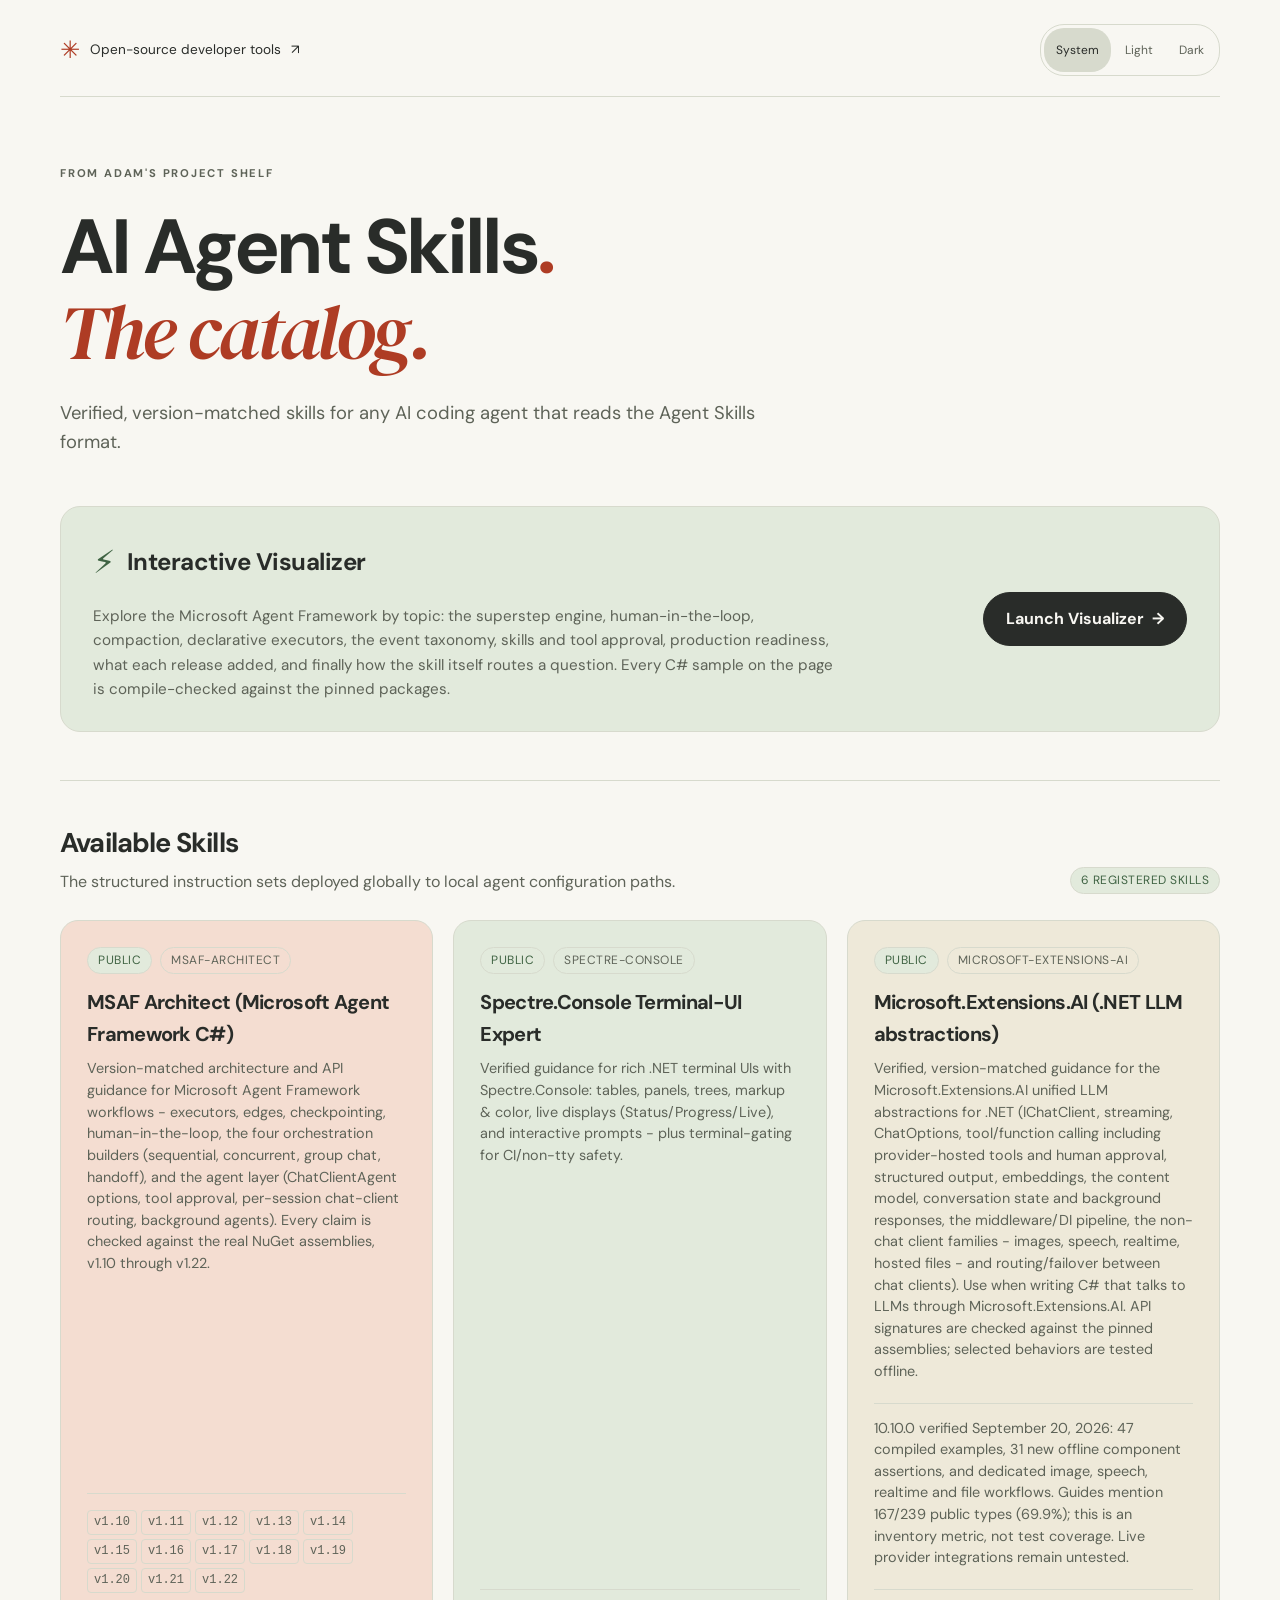
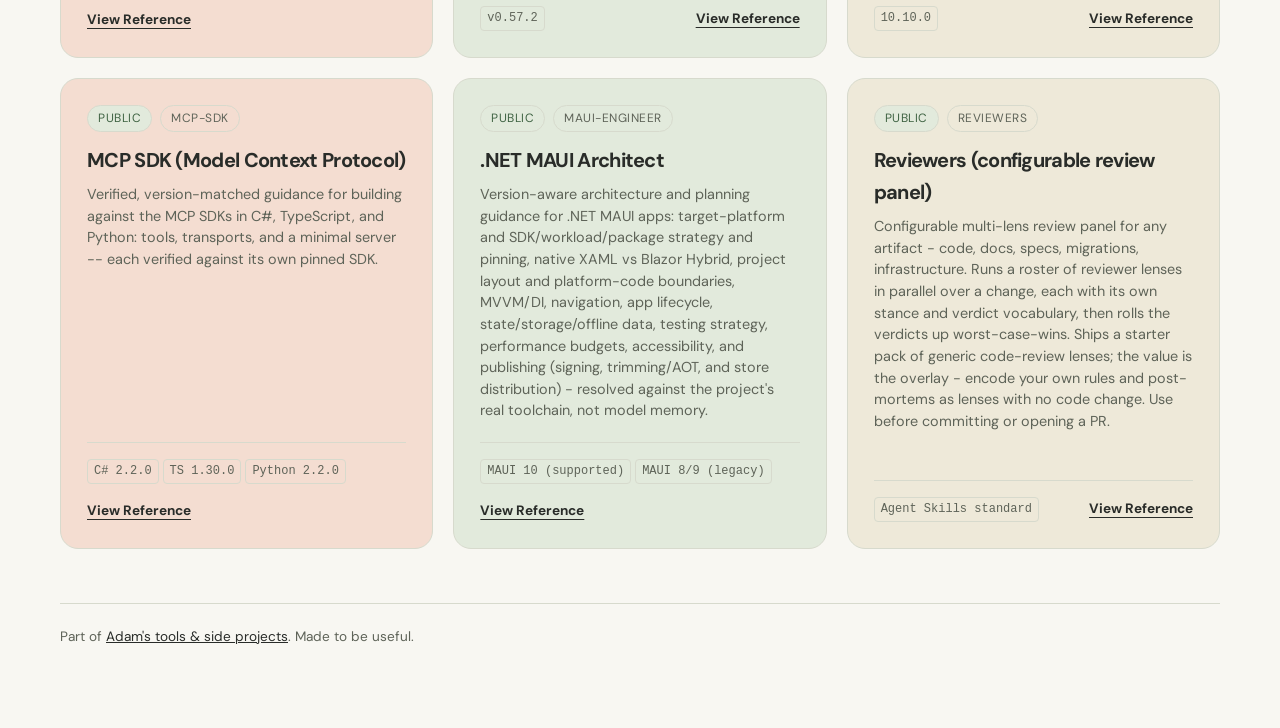
==== commit 4b022162: "Show the portfolio favicon on every published page" ====
--- a/index.html
+++ b/index.html
@@ -3,6 +3,7 @@
 <head>
     <meta charset="UTF-8">
     <meta name="viewport" content="width=device-width, initial-scale=1.0">
+    <link rel="icon" href="[data-uri]" type="image/svg+xml">
     <title>AI Agent Skills Catalog Portal</title>
 
     <style>
--- a/site-theme.css
+++ b/site-theme.css
@@ -57,7 +57,7 @@
     font-size: .85rem;
 }
 .site-links { display: flex; flex-wrap: wrap; align-items: center; gap: 18px; }
-.site-nav a { color: var(--ink); text-decoration: none; padding-block: 8px; }
+.site-nav a { color: var(--ink); text-decoration: none; padding-block: 8px; min-height: 44px; display: inline-flex; align-items: center; }
 .site-nav a:hover { color: var(--coral); text-decoration: underline; text-underline-offset: 5px; }
 .site-nav .portfolio-link { display: inline-flex; align-items: center; gap: 10px; }
 .portfolio-mark { color: var(--coral); font-size: 1.5rem; line-height: 1; }
@@ -65,7 +65,7 @@
 .theme-picker[hidden] { display: none; }
 .theme-picker button {
     border: 0; border-radius: 20px; background: transparent; color: var(--muted);
-    font-size: .75rem; padding: 8px 12px; min-height: 34px; cursor: pointer;
+    font-size: .75rem; padding: 8px 12px; min-width: 44px; min-height: 44px; cursor: pointer;
 }
 .theme-picker button[aria-pressed='true'] { background: var(--line); color: var(--ink); }
 .theme-picker button:hover { color: var(--ink); }
